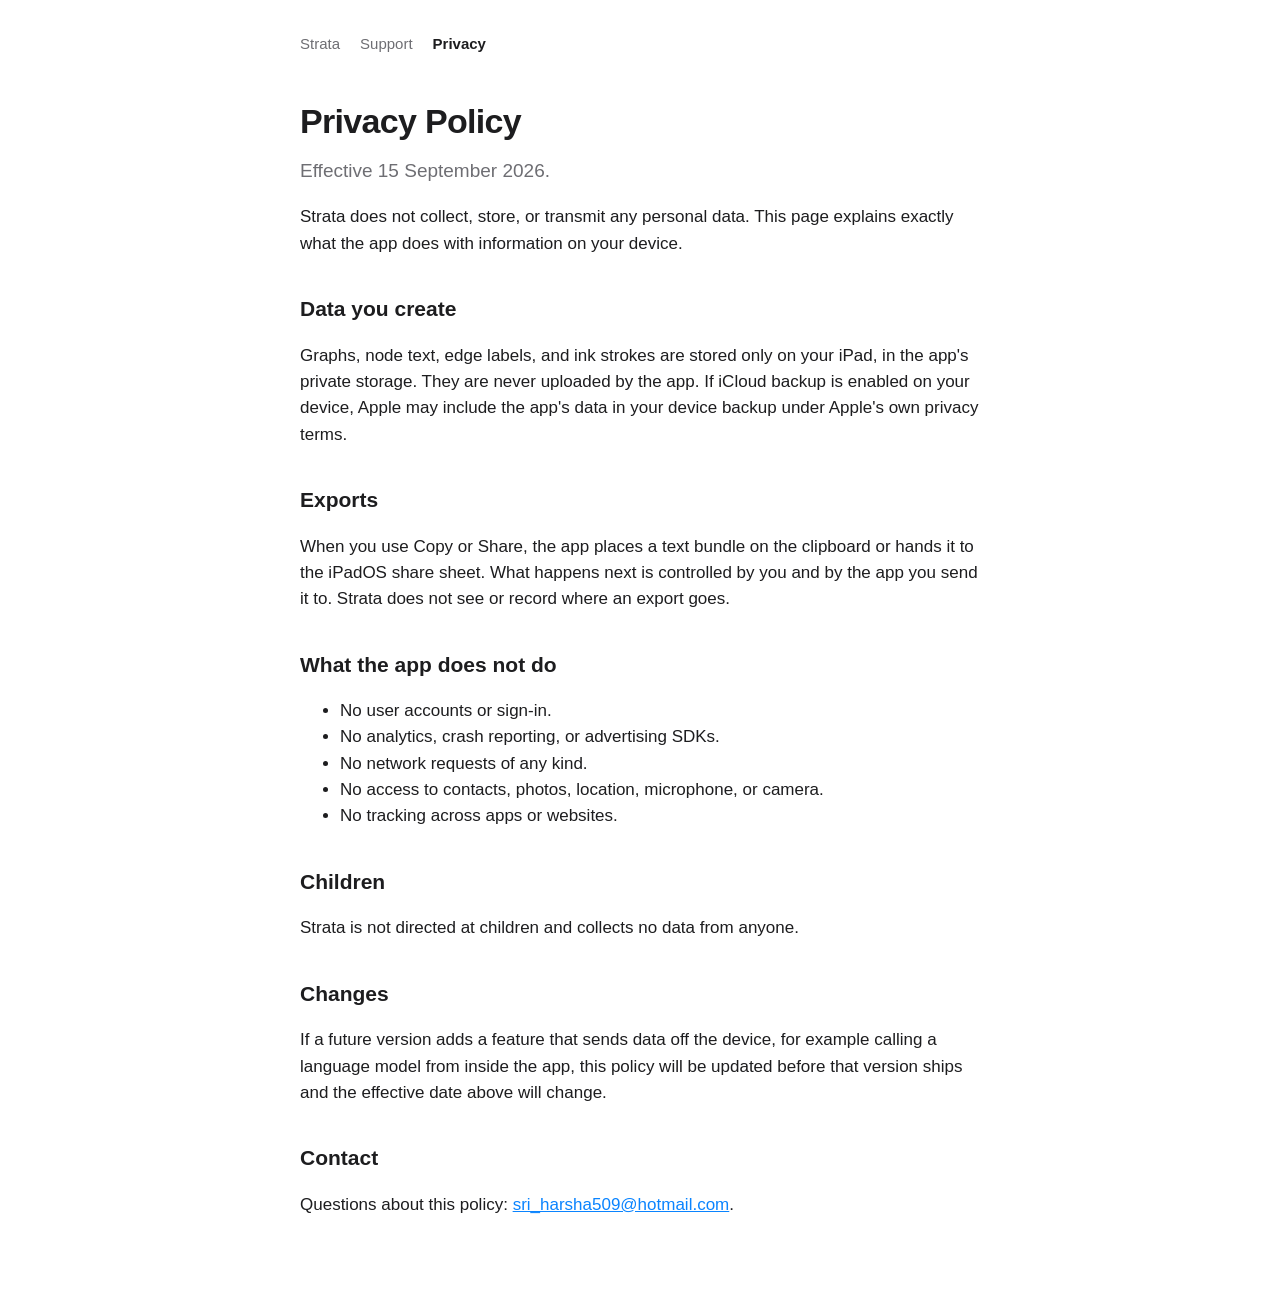
==== privacy.html @ fea9a5e4 "Add privacy policy and support pages for the App Store listing" ====
<!doctype html>
<html lang="en">
<head>
<meta charset="utf-8">
<meta name="viewport" content="width=device-width, initial-scale=1">
<title>Strata Privacy Policy</title>
<link rel="stylesheet" href="style.css">
</head>
<body>
<main>
<nav><a href="index.html">Strata</a><a href="support.html">Support</a><a href="privacy.html" aria-current="page">Privacy</a></nav>
<h1>Privacy Policy</h1>
<p class="lede">Effective 15 September 2026.</p>
<p>Strata does not collect, store, or transmit any personal data. This page explains exactly what the app does with information on your device.</p>
<h2>Data you create</h2>
<p>Graphs, node text, edge labels, and ink strokes are stored only on your iPad, in the app's private storage. They are never uploaded by the app. If iCloud backup is enabled on your device, Apple may include the app's data in your device backup under Apple's own privacy terms.</p>
<h2>Exports</h2>
<p>When you use Copy or Share, the app places a text bundle on the clipboard or hands it to the iPadOS share sheet. What happens next is controlled by you and by the app you send it to. Strata does not see or record where an export goes.</p>
<h2>What the app does not do</h2>
<ul>
<li>No user accounts or sign-in.</li>
<li>No analytics, crash reporting, or advertising SDKs.</li>
<li>No network requests of any kind.</li>
<li>No access to contacts, photos, location, microphone, or camera.</li>
<li>No tracking across apps or websites.</li>
</ul>
<h2>Children</h2>
<p>Strata is not directed at children and collects no data from anyone.</p>
<h2>Changes</h2>
<p>If a future version adds a feature that sends data off the device, for example calling a language model from inside the app, this policy will be updated before that version ships and the effective date above will change.</p>
<h2>Contact</h2>
<p>Questions about this policy: <a href="mailto:sri_harsha509@hotmail.com">sri_harsha509@hotmail.com</a>.</p>
</main>
</body>
</html>
---- style.css ----
:root { color-scheme: light dark; --fg: #1d1d1f; --muted: #6e6e73; --bg: #ffffff; --line: #e5e5ea; --accent: #0a84ff; }
@media (prefers-color-scheme: dark) { :root { --fg: #f5f5f7; --muted: #a1a1a6; --bg: #000; --line: #2c2c2e; } }
* { box-sizing: border-box; }
body { margin: 0; padding: 32px 20px 64px; font: 17px/1.55 -apple-system, BlinkMacSystemFont, "SF Pro Text", "Helvetica Neue", sans-serif; color: var(--fg); background: var(--bg); }
main { max-width: 680px; margin: 0 auto; }
nav { display: flex; gap: 20px; margin-bottom: 40px; font-size: 15px; }
nav a { color: var(--muted); text-decoration: none; }
nav a[aria-current] { color: var(--fg); font-weight: 600; }
h1 { font-size: 34px; letter-spacing: -0.02em; margin: 0 0 8px; }
h2 { font-size: 21px; margin: 36px 0 8px; }
p, li { color: var(--fg); }
.lede { color: var(--muted); font-size: 19px; margin-top: 0; }
a { color: var(--accent); }
hr { border: 0; border-top: 1px solid var(--line); margin: 40px 0; }
footer { color: var(--muted); font-size: 14px; }
.icon { width: 96px; height: 96px; border-radius: 22px; display: block; margin-bottom: 20px; }
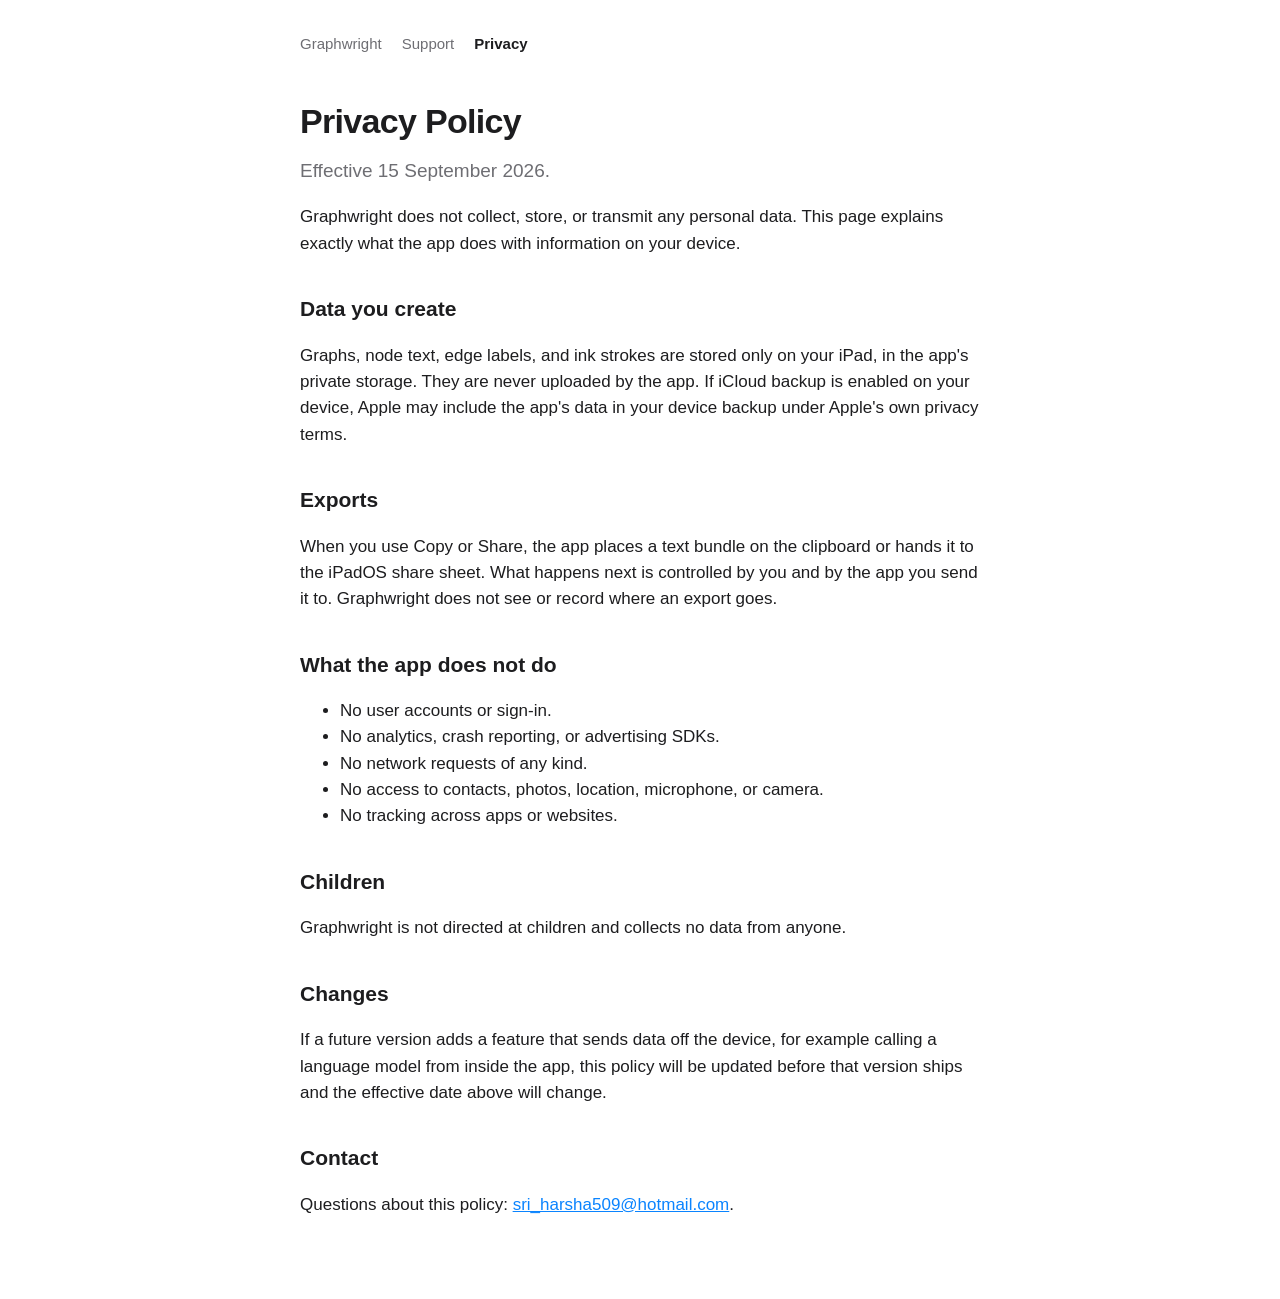
==== commit 9daa9ea1: "Rename the site to Graphwright" ====
--- a/privacy.html
+++ b/privacy.html
@@ -3,19 +3,19 @@
 <head>
 <meta charset="utf-8">
 <meta name="viewport" content="width=device-width, initial-scale=1">
-<title>Strata Privacy Policy</title>
+<title>Graphwright Privacy Policy</title>
 <link rel="stylesheet" href="style.css">
 </head>
 <body>
 <main>
-<nav><a href="index.html">Strata</a><a href="support.html">Support</a><a href="privacy.html" aria-current="page">Privacy</a></nav>
+<nav><a href="index.html">Graphwright</a><a href="support.html">Support</a><a href="privacy.html" aria-current="page">Privacy</a></nav>
 <h1>Privacy Policy</h1>
 <p class="lede">Effective 15 September 2026.</p>
-<p>Strata does not collect, store, or transmit any personal data. This page explains exactly what the app does with information on your device.</p>
+<p>Graphwright does not collect, store, or transmit any personal data. This page explains exactly what the app does with information on your device.</p>
 <h2>Data you create</h2>
 <p>Graphs, node text, edge labels, and ink strokes are stored only on your iPad, in the app's private storage. They are never uploaded by the app. If iCloud backup is enabled on your device, Apple may include the app's data in your device backup under Apple's own privacy terms.</p>
 <h2>Exports</h2>
-<p>When you use Copy or Share, the app places a text bundle on the clipboard or hands it to the iPadOS share sheet. What happens next is controlled by you and by the app you send it to. Strata does not see or record where an export goes.</p>
+<p>When you use Copy or Share, the app places a text bundle on the clipboard or hands it to the iPadOS share sheet. What happens next is controlled by you and by the app you send it to. Graphwright does not see or record where an export goes.</p>
 <h2>What the app does not do</h2>
 <ul>
 <li>No user accounts or sign-in.</li>
@@ -25,7 +25,7 @@
 <li>No tracking across apps or websites.</li>
 </ul>
 <h2>Children</h2>
-<p>Strata is not directed at children and collects no data from anyone.</p>
+<p>Graphwright is not directed at children and collects no data from anyone.</p>
 <h2>Changes</h2>
 <p>If a future version adds a feature that sends data off the device, for example calling a language model from inside the app, this policy will be updated before that version ships and the effective date above will change.</p>
 <h2>Contact</h2>
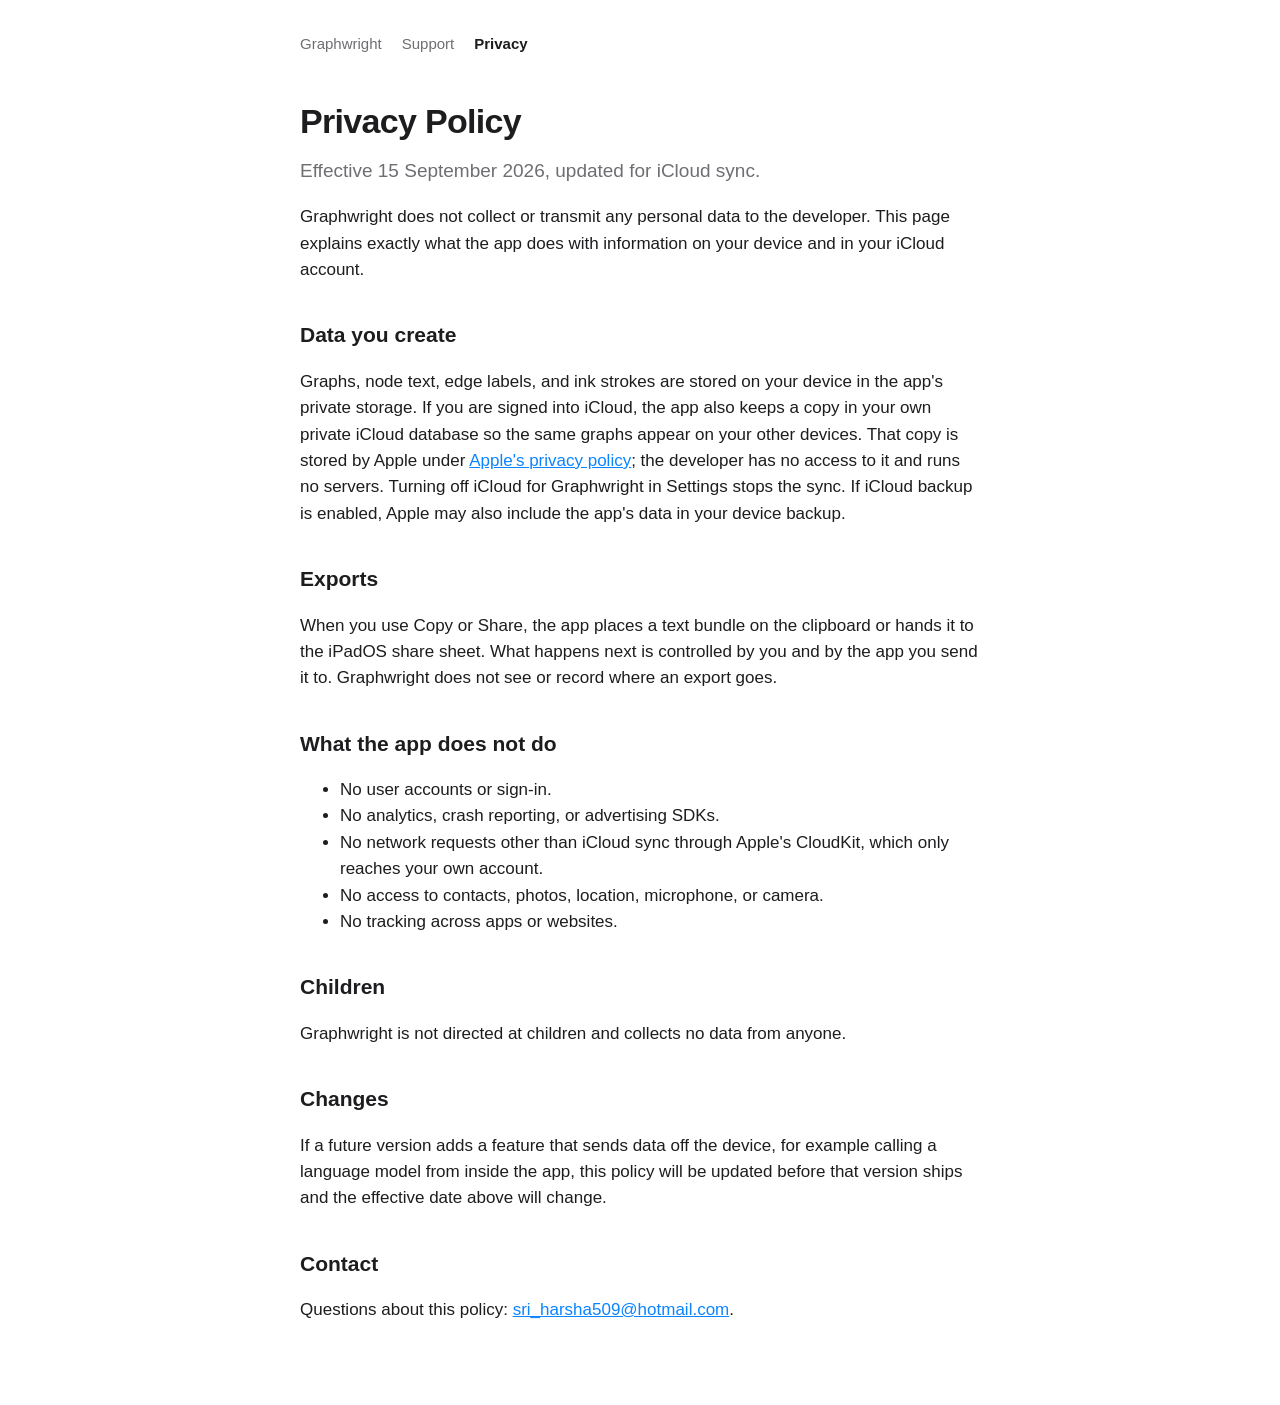
==== commit de2759ec: "Describe iCloud sync in the privacy and support pages" ====
--- a/privacy.html
+++ b/privacy.html
@@ -10,17 +10,17 @@
 <main>
 <nav><a href="index.html">Graphwright</a><a href="support.html">Support</a><a href="privacy.html" aria-current="page">Privacy</a></nav>
 <h1>Privacy Policy</h1>
-<p class="lede">Effective 15 September 2026.</p>
-<p>Graphwright does not collect, store, or transmit any personal data. This page explains exactly what the app does with information on your device.</p>
+<p class="lede">Effective 15 September 2026, updated for iCloud sync.</p>
+<p>Graphwright does not collect or transmit any personal data to the developer. This page explains exactly what the app does with information on your device and in your iCloud account.</p>
 <h2>Data you create</h2>
-<p>Graphs, node text, edge labels, and ink strokes are stored only on your iPad, in the app's private storage. They are never uploaded by the app. If iCloud backup is enabled on your device, Apple may include the app's data in your device backup under Apple's own privacy terms.</p>
+<p>Graphs, node text, edge labels, and ink strokes are stored on your device in the app's private storage. If you are signed into iCloud, the app also keeps a copy in your own private iCloud database so the same graphs appear on your other devices. That copy is stored by Apple under <a href="https://www.apple.com/legal/privacy/">Apple's privacy policy</a>; the developer has no access to it and runs no servers. Turning off iCloud for Graphwright in Settings stops the sync. If iCloud backup is enabled, Apple may also include the app's data in your device backup.</p>
 <h2>Exports</h2>
 <p>When you use Copy or Share, the app places a text bundle on the clipboard or hands it to the iPadOS share sheet. What happens next is controlled by you and by the app you send it to. Graphwright does not see or record where an export goes.</p>
 <h2>What the app does not do</h2>
 <ul>
 <li>No user accounts or sign-in.</li>
 <li>No analytics, crash reporting, or advertising SDKs.</li>
-<li>No network requests of any kind.</li>
+<li>No network requests other than iCloud sync through Apple's CloudKit, which only reaches your own account.</li>
 <li>No access to contacts, photos, location, microphone, or camera.</li>
 <li>No tracking across apps or websites.</li>
 </ul>
